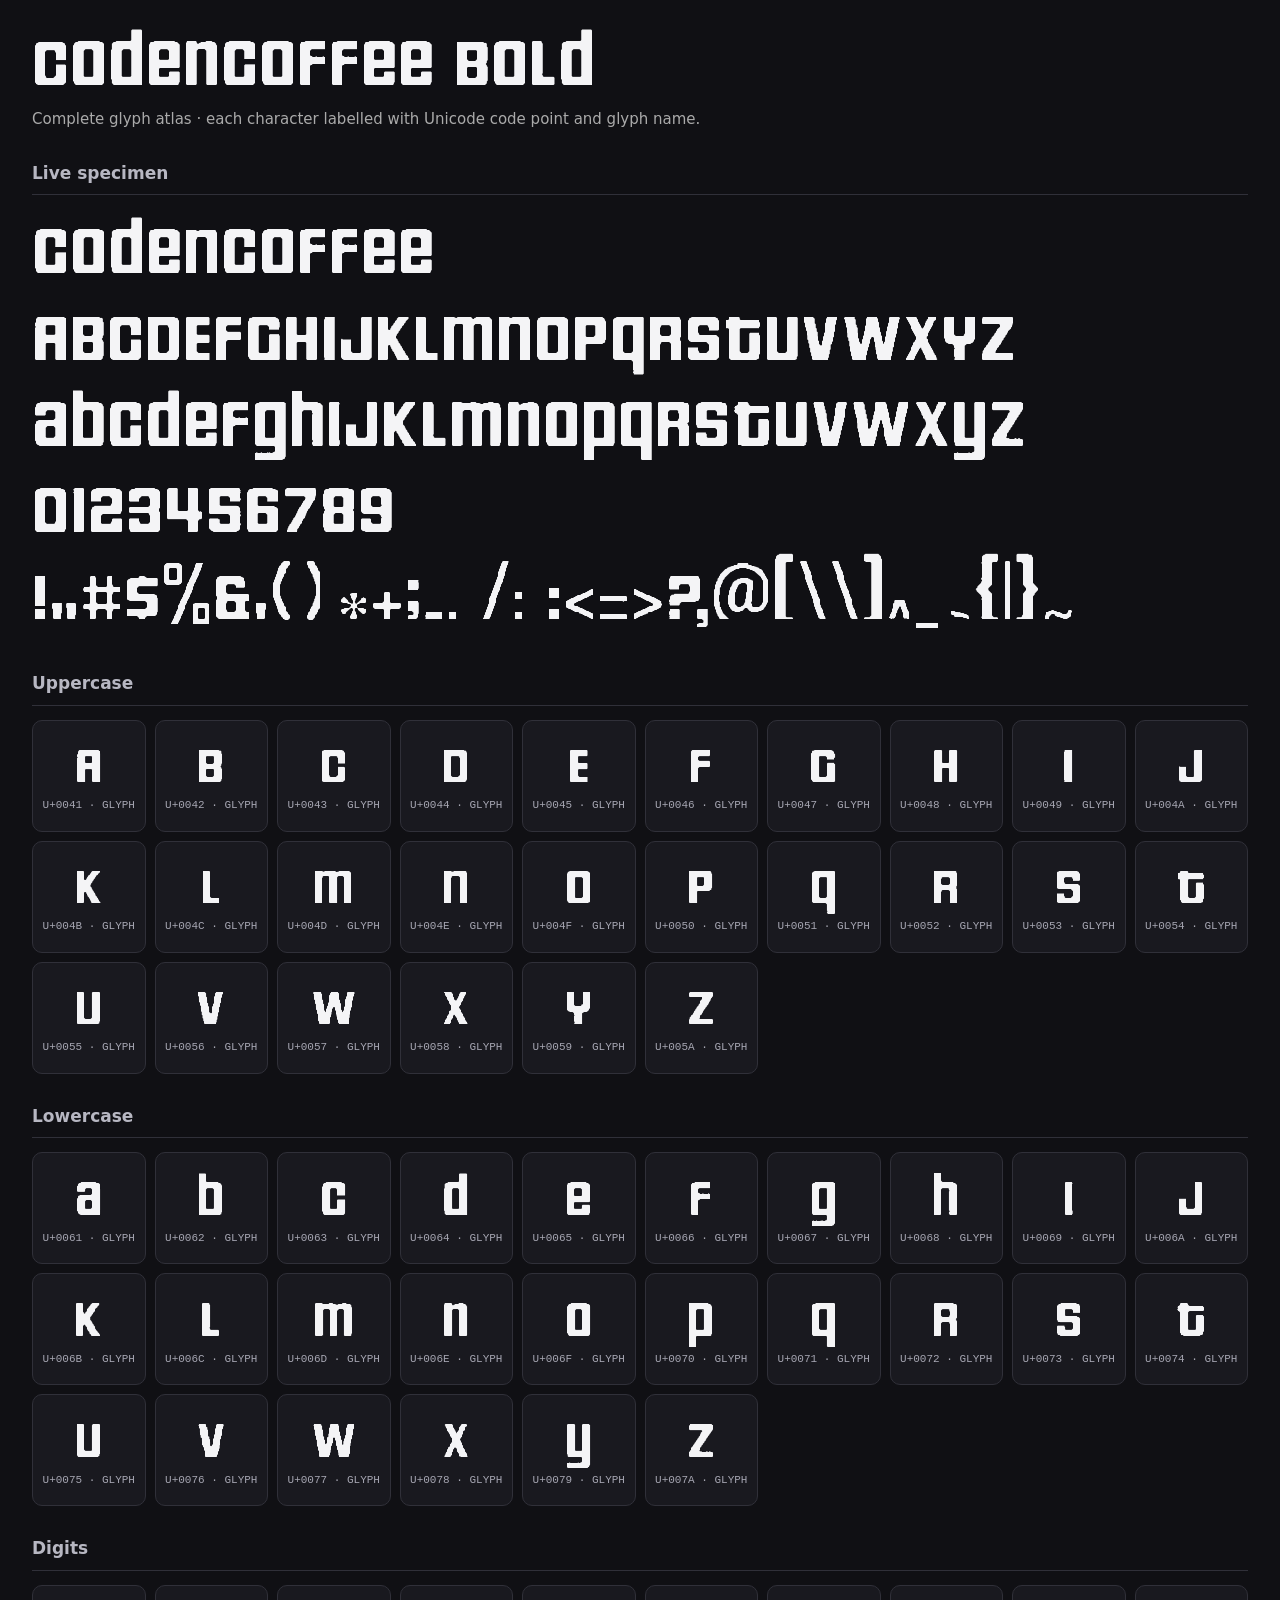
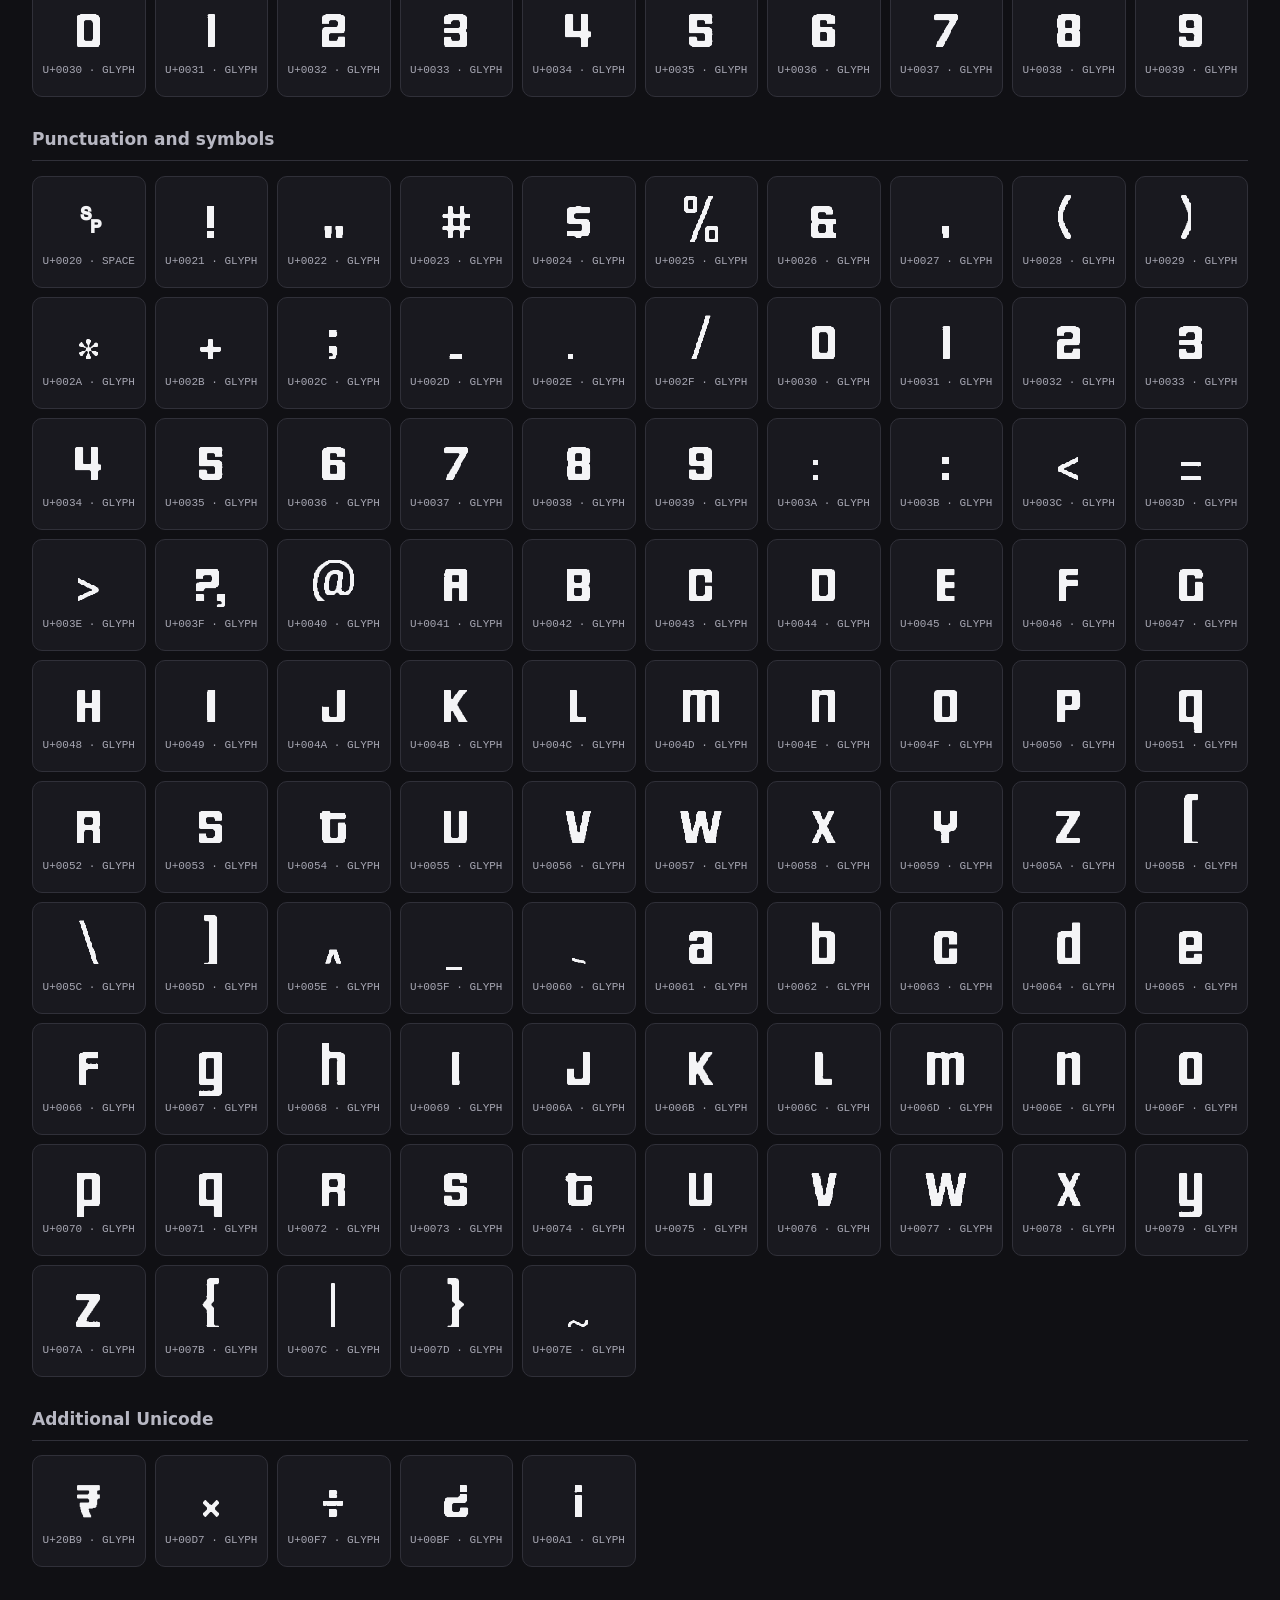
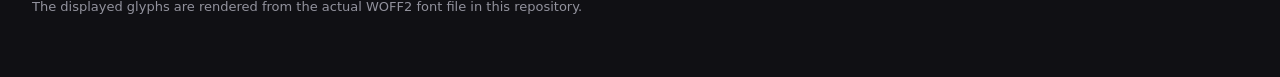
==== proof/glyph-atlas.html @ ea9ab333 "feat: add interactive labelled glyph atlas" ====
<!doctype html>
<html lang="en">
<head>
<meta charset="utf-8">
<meta name="viewport" content="width=device-width,initial-scale=1">
<title>Codencoffee Bold · Glyph Atlas</title>
<style>
@font-face{font-family:Codencoffee;src:url('../fonts/Codencoffee-Bold.woff2') format('woff2');font-weight:700;font-display:swap}
:root{color-scheme:dark}*{box-sizing:border-box}body{margin:0;background:#101014;color:#f4f4f6;font:15px/1.5 system-ui,sans-serif;padding:32px}
h1{font:700 clamp(32px,6vw,64px)/1 Codencoffee,monospace;margin:0 0 12px}p{color:#aaa;margin:0 0 28px}.section{margin:30px 0}.section h2{font-size:17px;color:#b7b7c2;border-bottom:1px solid #303039;padding-bottom:8px}.grid{display:grid;grid-template-columns:repeat(auto-fill,minmax(105px,1fr));gap:9px}.glyph{background:#19191f;border:1px solid #303039;border-radius:10px;min-height:112px;display:flex;flex-direction:column;align-items:center;justify-content:center;padding:8px}.char{font:700 48px/1.2 Codencoffee,monospace;min-height:60px}.name{font:11px/1.4 ui-monospace,monospace;color:#a6a6b2;text-align:center;overflow-wrap:anywhere}.sample{font:700 clamp(28px,5vw,64px)/1.35 Codencoffee,monospace;overflow-wrap:anywhere;margin:12px 0 26px}.note{font-size:13px;color:#92929d}
</style>
</head>
<body>
<h1>Codencoffee Bold</h1>
<p>Complete glyph atlas · each character labelled with Unicode code point and glyph name.</p>
<div class="section"><h2>Live specimen</h2><div class="sample">codeNcoffee<br>ABCDEFGHIJKLMNOPQRSTUVWXYZ<br>abcdefghijklmnopqrstuvwxyz<br>0123456789<br>!"#$%&amp;'()*+,-./:;&lt;=&gt;?@[\\]^_&#96;{|}~</div></div>
<div id="atlas"></div>
<p class="note">The displayed glyphs are rendered from the actual WOFF2 font file in this repository.</p>
<script>
const groups=[
["Uppercase","ABCDEFGHIJKLMNOPQRSTUVWXYZ"],
["Lowercase","abcdefghijklmnopqrstuvwxyz"],
["Digits","0123456789"],
["Punctuation and symbols",Array.from({length:95},(_,i)=>String.fromCharCode(i+32)).join("")],
["Additional Unicode","₹×÷¿¡"]
];
const atlas=document.getElementById("atlas");
for(const [title,chars] of groups){
 const section=document.createElement("section");section.className="section";
 const heading=document.createElement("h2");heading.textContent=title;section.append(heading);
 const grid=document.createElement("div");grid.className="grid";
 for(const ch of [...new Set([...chars])]){
  const cp=ch.codePointAt(0);const card=document.createElement("div");card.className="glyph";
  const glyph=document.createElement("div");glyph.className="char";glyph.textContent=ch===" "?"␠":ch;
  const label=document.createElement("div");label.className="name";label.textContent="U+"+cp.toString(16).toUpperCase().padStart(4,"0")+" · "+(cp===32?"SPACE":"GLYPH");
  card.append(glyph,label);grid.append(card);
 }
 section.append(grid);atlas.append(section);
}
</script>
</body></html>
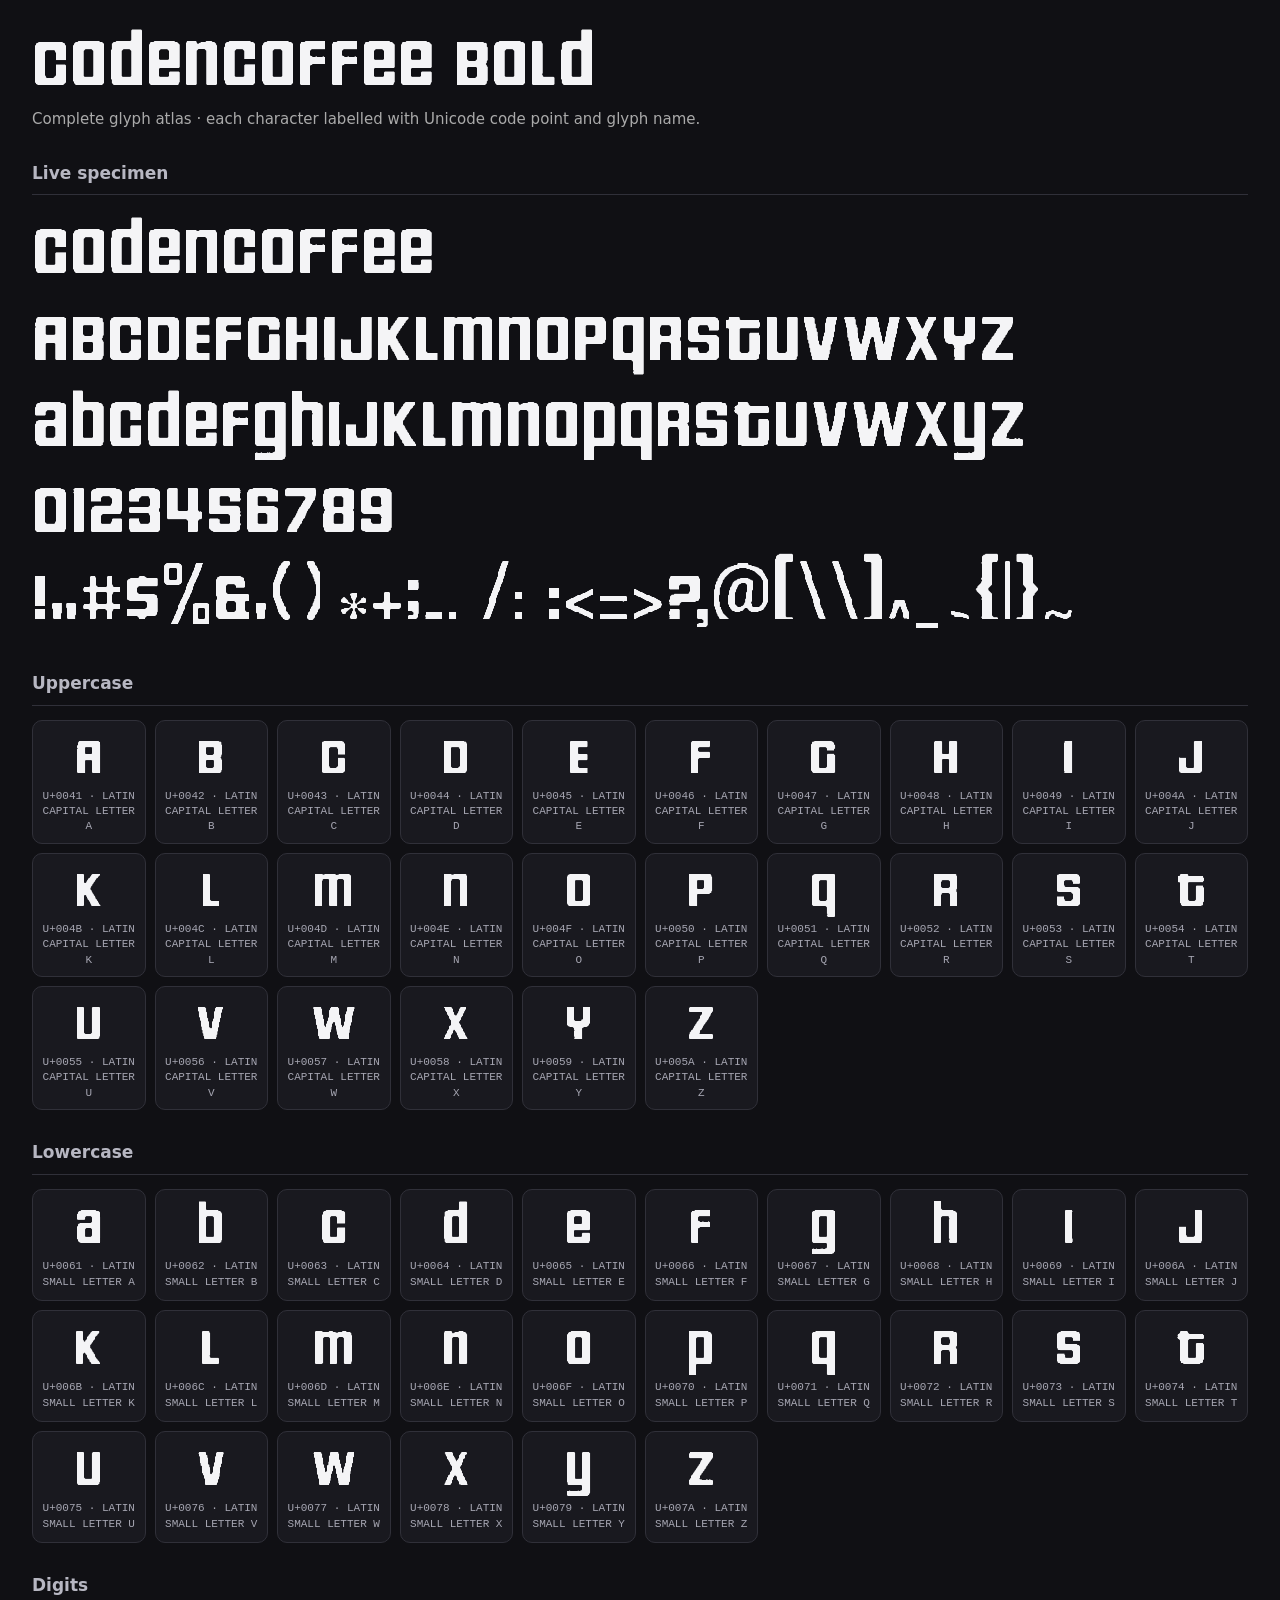
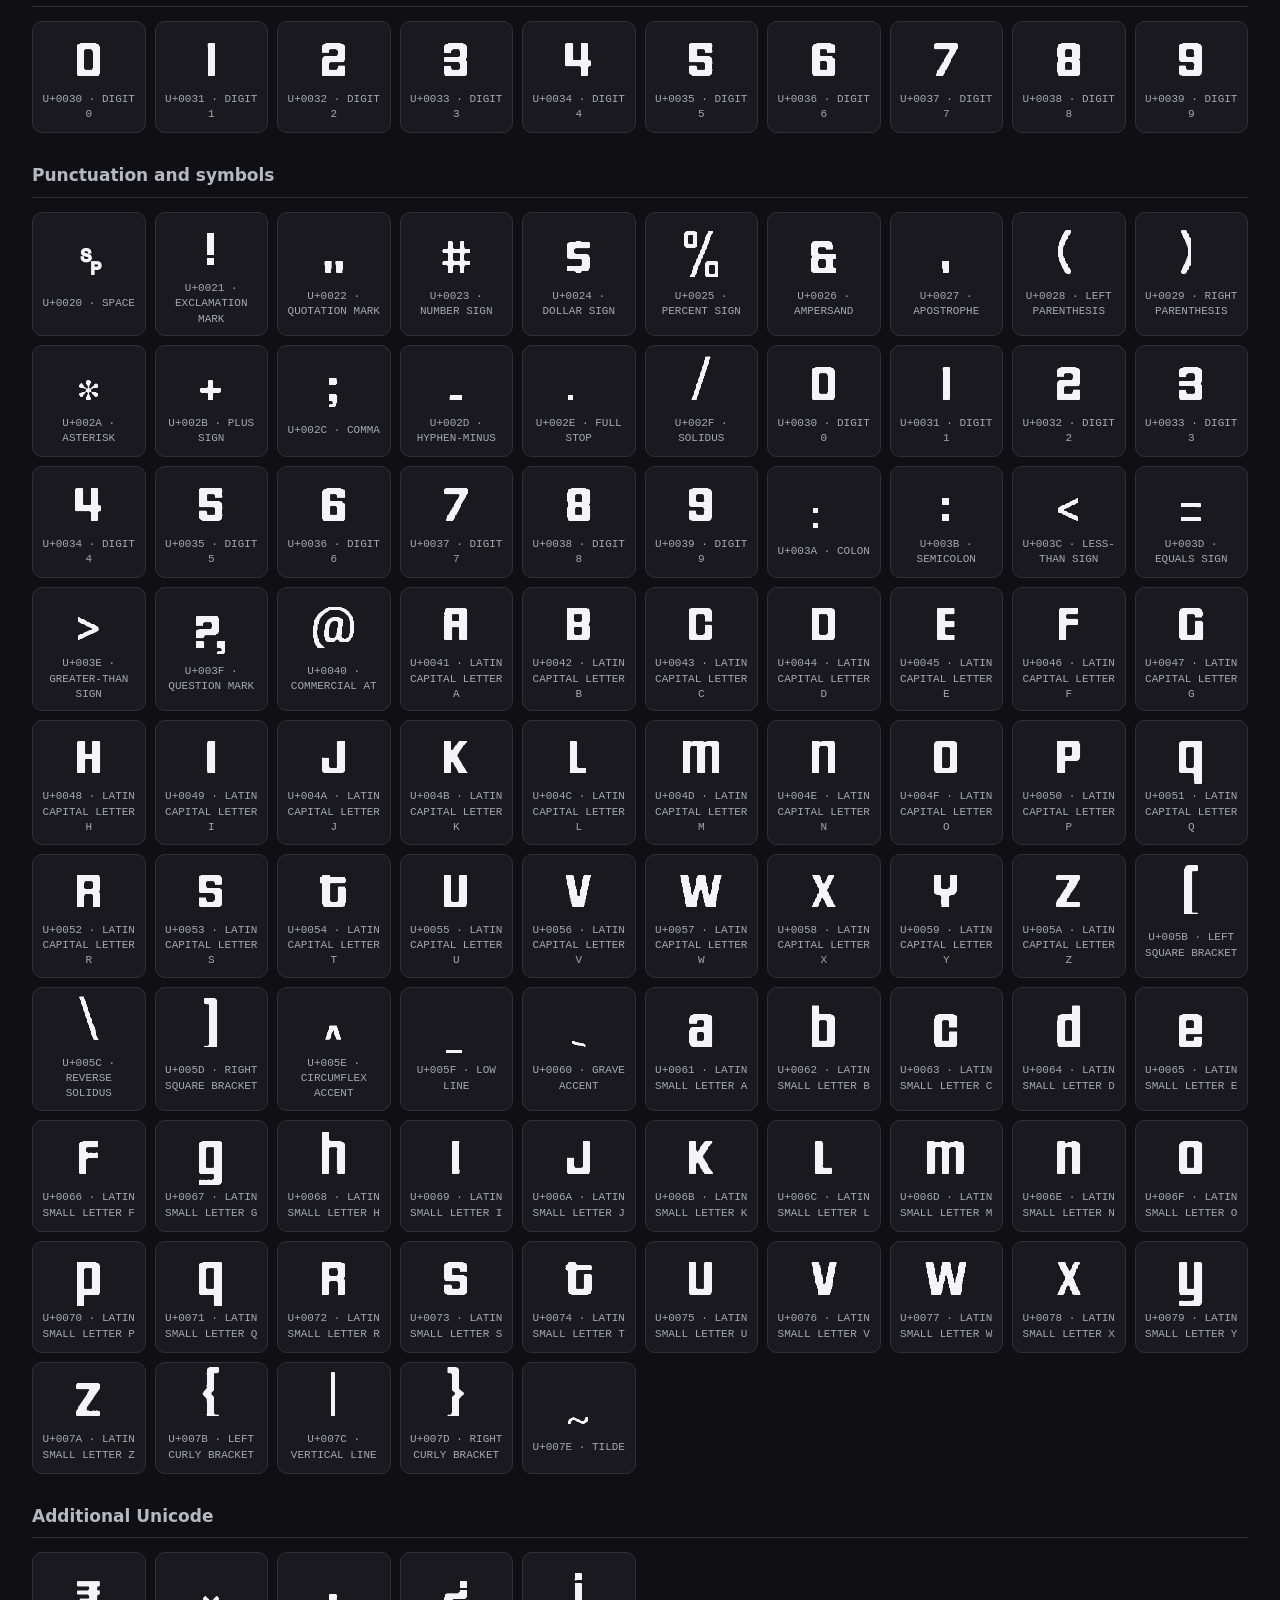
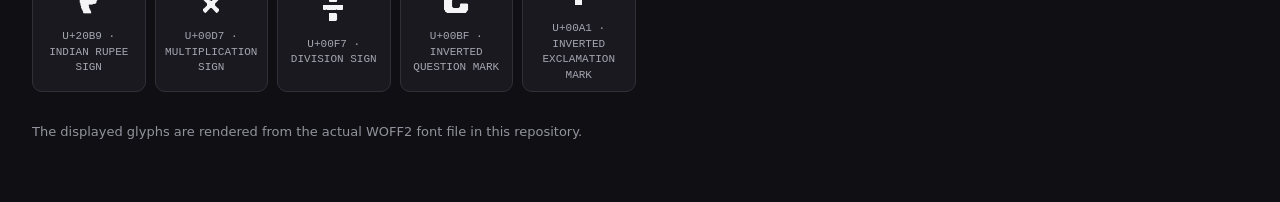
==== commit 693d041f: "feat: label each glyph by Unicode character name" ====
--- a/proof/glyph-atlas.html
+++ b/proof/glyph-atlas.html
@@ -25,6 +25,14 @@
 ["Additional Unicode","₹×÷¿¡"]
 ];
 const atlas=document.getElementById("atlas");
+function glyphName(ch,cp){
+ if(cp===32)return "SPACE";
+ if(cp>=65&&cp<=90)return "LATIN CAPITAL LETTER "+ch;
+ if(cp>=97&&cp<=122)return "LATIN SMALL LETTER "+ch.toUpperCase();
+ if(cp>=48&&cp<=57)return "DIGIT "+ch;
+ const names={33:"EXCLAMATION MARK",34:"QUOTATION MARK",35:"NUMBER SIGN",36:"DOLLAR SIGN",37:"PERCENT SIGN",38:"AMPERSAND",39:"APOSTROPHE",40:"LEFT PARENTHESIS",41:"RIGHT PARENTHESIS",42:"ASTERISK",43:"PLUS SIGN",44:"COMMA",45:"HYPHEN-MINUS",46:"FULL STOP",47:"SOLIDUS",58:"COLON",59:"SEMICOLON",60:"LESS-THAN SIGN",61:"EQUALS SIGN",62:"GREATER-THAN SIGN",63:"QUESTION MARK",64:"COMMERCIAL AT",91:"LEFT SQUARE BRACKET",92:"REVERSE SOLIDUS",93:"RIGHT SQUARE BRACKET",94:"CIRCUMFLEX ACCENT",95:"LOW LINE",96:"GRAVE ACCENT",123:"LEFT CURLY BRACKET",124:"VERTICAL LINE",125:"RIGHT CURLY BRACKET",126:"TILDE",161:"INVERTED EXCLAMATION MARK",191:"INVERTED QUESTION MARK",215:"MULTIPLICATION SIGN",247:"DIVISION SIGN",8377:"INDIAN RUPEE SIGN"};
+ return names[cp]||"CHARACTER";
+}
 for(const [title,chars] of groups){
  const section=document.createElement("section");section.className="section";
  const heading=document.createElement("h2");heading.textContent=title;section.append(heading);
@@ -32,7 +40,7 @@
  for(const ch of [...new Set([...chars])]){
   const cp=ch.codePointAt(0);const card=document.createElement("div");card.className="glyph";
   const glyph=document.createElement("div");glyph.className="char";glyph.textContent=ch===" "?"␠":ch;
-  const label=document.createElement("div");label.className="name";label.textContent="U+"+cp.toString(16).toUpperCase().padStart(4,"0")+" · "+(cp===32?"SPACE":"GLYPH");
+  const label=document.createElement("div");label.className="name";label.textContent="U+"+cp.toString(16).toUpperCase().padStart(4,"0")+" · "+glyphName(ch,cp);
   card.append(glyph,label);grid.append(card);
  }
  section.append(grid);atlas.append(section);
